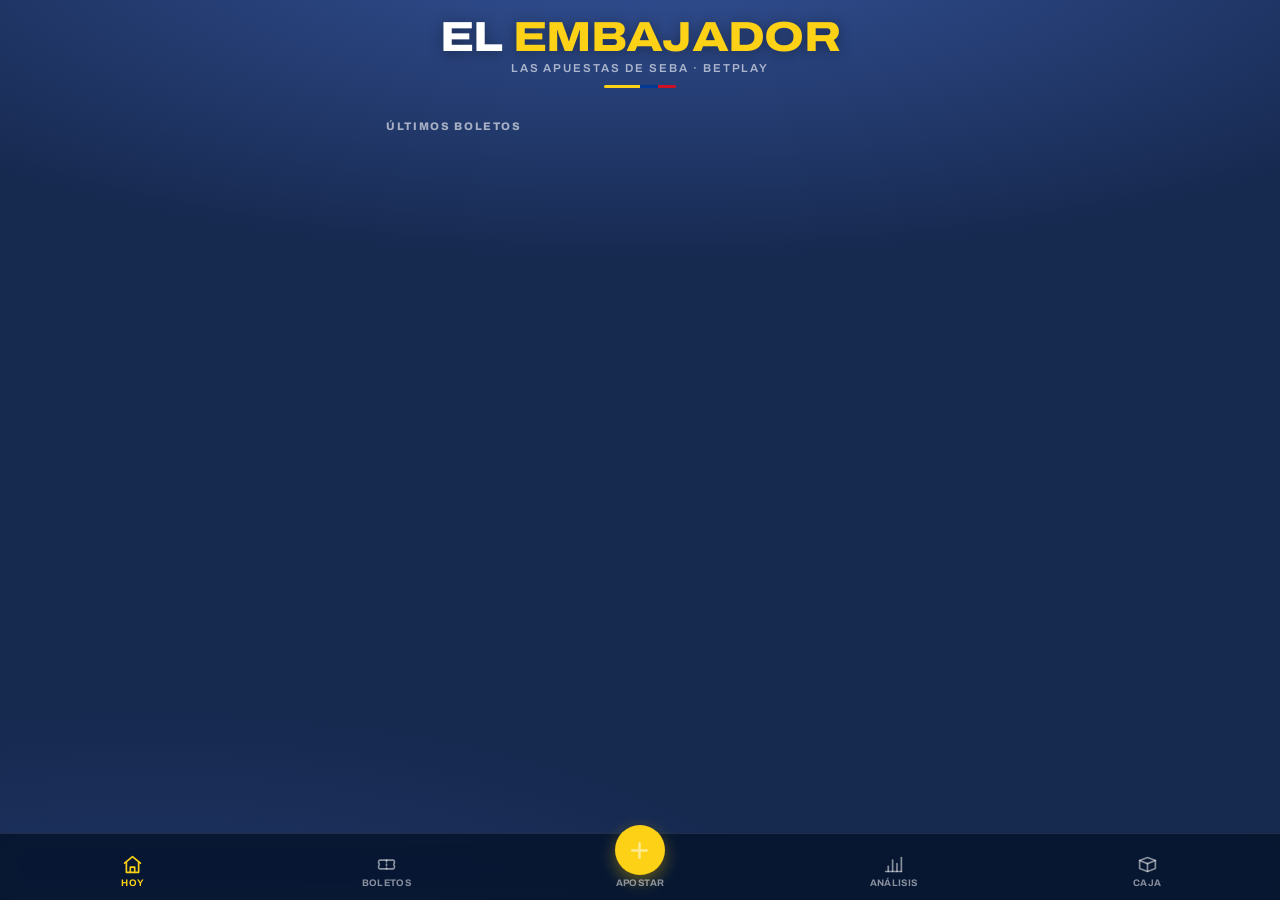
==== index.html @ 13a67b4c "Base de El Embajador: identidad Millonarios, sistema de diseño, gráficos SVG y escudos - Paleta deri" ====
<!DOCTYPE html>
<html lang="es-CO">
<head>
<meta charset="UTF-8">
<meta name="viewport" content="width=device-width, initial-scale=1.0, viewport-fit=cover">
<title>El Embajador · Apuestas de Seba</title>
<meta name="description" content="Registro de apuestas deportivas en BetPlay: boletos, caja real en pesos y euros, y las métricas que la plataforma no muestra.">
<meta name="theme-color" content="#16294F">
<meta name="apple-mobile-web-app-capable" content="yes">
<meta name="apple-mobile-web-app-status-bar-style" content="black-translucent">
<meta name="apple-mobile-web-app-title" content="El Embajador">
<link rel="manifest" href="manifest.json">
<link rel="apple-touch-icon" href="assets/icono.png">
<link rel="icon" href="assets/icono.svg" type="image/svg+xml">
<link rel="preconnect" href="https://fonts.googleapis.com">
<link rel="preconnect" href="https://fonts.gstatic.com" crossorigin>
<link rel="stylesheet" href="https://fonts.googleapis.com/css2?family=Archivo:wdth,wght@62.5..125,400..800&family=DM+Mono:wght@400;500&display=swap">
<link rel="stylesheet" href="assets/estilo.css">
</head>
<body>

<header>
  <h1 class="marca">El <em>Embajador</em></h1>
  <p class="lema">Las apuestas de Seba · BetPlay</p>
  <div class="tricolor" aria-hidden="true"></div>
</header>

<main class="cont">

  <!-- ============================ HOY ============================ -->
  <section id="sec-hoy" class="act" aria-labelledby="t-hoy">
    <h2 id="t-hoy" class="sr">Resumen</h2>
    <div id="marcador"></div>
    <div id="fichasHoy" class="fichas"></div>
    <div id="avisosHoy"></div>
    <h3 class="seccion-titulo">Últimos boletos</h3>
    <div id="ultimosBoletos"></div>
  </section>

  <!-- ============================ BOLETOS ============================ -->
  <section id="sec-boletos" aria-labelledby="t-boletos">
    <h2 id="t-boletos" class="sr">Boletos</h2>
    <div class="filtros">
      <select id="fMes"    aria-label="Filtrar por mes"></select>
      <select id="fEstado" aria-label="Filtrar por resultado"></select>
      <select id="fLiga"   aria-label="Filtrar por liga"></select>
      <select id="fTipo"   aria-label="Filtrar por tipo de boleto"></select>
    </div>
    <div id="resumenFiltro"></div>
    <div id="listaBoletos"></div>
  </section>

  <!-- ============================ ANÁLISIS ============================ -->
  <section id="sec-analisis" aria-labelledby="t-analisis">
    <h2 id="t-analisis" class="sr">Análisis</h2>
    <div class="filtros">
      <select id="aPeriodo" aria-label="Período de análisis"></select>
    </div>
    <div id="analisis"></div>
  </section>

  <!-- ============================ CAJA ============================ -->
  <section id="sec-caja" aria-labelledby="t-caja">
    <h2 id="t-caja" class="sr">Caja</h2>
    <div id="caja"></div>
  </section>

</main>

<!-- ============================ navegación ============================ -->
<nav aria-label="Secciones">
  <button type="button" class="act" data-sec="hoy" aria-current="page">
    <svg viewBox="0 0 24 24" aria-hidden="true"><path d="M3 10.5 12 3l9 7.5"/><path d="M5 9.5V21h14V9.5"/><path d="M9.5 21v-6h5v6"/></svg>
    <span>Hoy</span>
  </button>
  <button type="button" data-sec="boletos">
    <svg viewBox="0 0 24 24" aria-hidden="true"><path d="M3 8.5A1.5 1.5 0 0 1 4.5 7h15A1.5 1.5 0 0 1 21 8.5v2a2 2 0 0 0 0 3v2A1.5 1.5 0 0 1 19.5 17h-15A1.5 1.5 0 0 1 3 15.5v-2a2 2 0 0 0 0-3Z"/><path d="M12 7v10" stroke-dasharray="2 2.5"/></svg>
    <span>Boletos</span>
  </button>
  <button type="button" class="fab" id="btnNuevo" aria-label="Registrar una apuesta nueva">
    <span class="disco"><svg viewBox="0 0 24 24" aria-hidden="true"><path d="M12 5v14M5 12h14"/></svg></span>
    <span>Apostar</span>
  </button>
  <button type="button" data-sec="analisis">
    <svg viewBox="0 0 24 24" aria-hidden="true"><path d="M3 20h18"/><path d="M6 20v-6"/><path d="M11 20V7"/><path d="M16 20v-9"/><path d="M21 20V4"/></svg>
    <span>Análisis</span>
  </button>
  <button type="button" data-sec="caja">
    <svg viewBox="0 0 24 24" aria-hidden="true"><path d="M3 7.5 12 4l9 3.5v9L12 20l-9-3.5Z"/><path d="M3 7.5 12 11l9-3.5"/><path d="M12 11v9"/></svg>
    <span>Caja</span>
  </button>
</nav>

<!-- ============================ hoja: boleto ============================ -->
<div class="telon" id="telonBoleto" role="dialog" aria-modal="true" aria-labelledby="tituloHoja">
  <div class="hoja" id="hojaBoleto">
    <div class="tirador" aria-hidden="true"></div>
    <div class="hoja-barra">
      <h2 id="tituloHoja">Nuevo boleto</h2>
      <button type="button" class="cerrar" id="cerrarBoleto" aria-label="Cerrar">×</button>
    </div>
    <form id="formBoleto" novalidate></form>
  </div>
</div>

<!-- ============================ hoja: movimiento ============================ -->
<div class="telon" id="telonMov" role="dialog" aria-modal="true" aria-labelledby="tituloMov">
  <div class="hoja">
    <div class="tirador" aria-hidden="true"></div>
    <div class="hoja-barra">
      <h2 id="tituloMov">Movimiento de caja</h2>
      <button type="button" class="cerrar" id="cerrarMov" aria-label="Cerrar">×</button>
    </div>
    <form id="formMov" novalidate></form>
  </div>
</div>

<script src="assets/datos.js"></script>
<script src="assets/escudos.js"></script>
<script src="assets/calculos.js"></script>
<script src="assets/graficos.js"></script>
<script src="assets/app.js"></script>
</body>
</html>
---- assets/estilo.css ----
/* =========================================================================
   EL EMBAJADOR — registro de apuestas
   Identidad: Millonarios FC (azul chambray #2F4B8D + prusia #00264F + blanco)
   con la bandera de Colombia como capa semántica (oro #FCD116, rojo #CE1126).
   Material: la tribuna es azul, los boletos son papel. Siempre.
   ========================================================================= */

:root {
  /* --- Millonarios --- */
  --azul:         #2F4B8D;
  --azul-hondo:   #1B3163;
  --azul-prusia:  #00264F;
  --azul-claro:   #6E86C9;

  /* --- bandera de Colombia: la capa semántica --- */
  --oro:          #FCD116;
  --rojo:         #CE1126;

  /* --- tribuna (fondo) y papel (tarjetas) --- */
  --tribuna-a:    #35539A;
  --tribuna-b:    #16294F;
  --papel:        #F7F5EF;
  --papel-alto:   #FFFFFF;
  --papel-hueco:  #ECE8DD;

  /* --- tinta --- */
  --tinta:        #101A2E;
  --tinta-media:  #4A566E;
  --tinta-suave:  #7A859B;
  --borde:        #DED8C9;
  --borde-fuerte: #C7BFAC;

  /* --- estados de un boleto --- */
  --ok:           #0E7A5F;
  --ok-suave:     #E2F0EA;
  --mal:          #CE1126;
  --mal-suave:    #FBE4E6;
  --nulo:         #79839A;
  --nulo-suave:   #ECEDF1;
  --cash:         #9A6B0A;
  --cash-suave:   #FBF0D6;
  --espera:       #2F4B8D;
  --espera-suave: #E6EBF7;

  /* --- paleta categórica validada (6 checks OK, superficie #F7F5EF) --- */
  --cat-1: #4060AD;  --cat-2: #C75012;  --cat-3: #0B7F9E;
  --cat-4: #9A6B0A;  --cat-5: #8B44E8;  --cat-6: #C4227A;

  /* --- divergente P/L: rojo ← gris → verde --- */
  --div-neg: #CE1126;  --div-mid: #B4AEA1;  --div-pos: #0E7A5F;

  /* --- secuencial (magnitud): un solo tono, claro → oscuro --- */
  --seq-1: #EAEEF8; --seq-2: #C7D2ED; --seq-3: #9DB0DE;
  --seq-4: #6E86C9; --seq-5: #4060AD; --seq-6: #2A3F7D;

  /* --- rejilla y ejes: recesivos --- */
  --rejilla: #E4DFD2;
  --eje:     #C7BFAC;

  --sombra:    0 6px 20px rgba(2, 14, 38, .22);
  --sombra-xl: 0 14px 38px rgba(2, 14, 38, .30);
  --radio: 14px;
  --ancho: 540px;
}

@media (prefers-color-scheme: dark) {
  :root {
    --tribuna-a:    #0B2044;
    --tribuna-b:    #030D1E;
    --papel:        #0A2547;
    --papel-alto:   #0E2E55;
    --papel-hueco:  #071D3A;

    --tinta:        #EAF0FB;
    --tinta-media:  #A3B2CC;
    --tinta-suave:  #75849F;
    --borde:        #1C3A66;
    --borde-fuerte: #2A4E82;

    --ok:           #3FBF95;  --ok-suave:     #0C3A31;
    --mal:          #F2647A;  --mal-suave:    #401520;
    --nulo:         #8996B0;  --nulo-suave:   #17253D;
    --cash:         #E0B54A;  --cash-suave:   #3A2E0E;
    --espera:       #8AA2E0;  --espera-suave: #12294D;

    --cat-1: #5E7BCF;  --cat-2: #D96A2E;  --cat-3: #1E95B8;
    --cat-4: #B8862A;  --cat-5: #9A6BDE;  --cat-6: #D94E8C;

    --div-neg: #F2647A;  --div-mid: #55617A;  --div-pos: #3FBF95;

    --seq-1: #14284C; --seq-2: #23407A; --seq-3: #3A5CA8;
    --seq-4: #5E7BCF; --seq-5: #8AA2E0; --seq-6: #B9C7F0;

    --rejilla: #17325C;
    --eje:     #24467A;

    --sombra:    0 6px 20px rgba(0, 0, 0, .45);
    --sombra-xl: 0 14px 38px rgba(0, 0, 0, .55);
  }
}

/* ============================ base ============================ */
* { box-sizing: border-box; margin: 0; padding: 0; }
html { -webkit-text-size-adjust: 100%; scroll-behavior: smooth; }
@media (prefers-reduced-motion: reduce) {
  html { scroll-behavior: auto; }
  *, *::before, *::after {
    animation-duration: .01ms !important; animation-iteration-count: 1 !important;
    transition-duration: .01ms !important;
  }
}

body {
  font-family: Archivo, -apple-system, "Segoe UI", Roboto, sans-serif;
  font-variation-settings: "wdth" 100;
  background: var(--tribuna-b);
  color: var(--papel);
  min-height: 100vh;
  padding-bottom: calc(96px + env(safe-area-inset-bottom));
  -webkit-font-smoothing: antialiased;
}

/* la tribuna: azul embajador con la luz del Campín cayendo desde arriba */
body::before {
  content: ""; position: fixed; inset: 0; z-index: -1; pointer-events: none;
  background:
    radial-gradient(ellipse 120% 60% at 50% -8%, var(--tribuna-a) 0%, transparent 62%),
    radial-gradient(ellipse 90% 50% at 12% 108%, rgba(47, 75, 141, .38) 0%, transparent 60%),
    linear-gradient(178deg, var(--tribuna-b) 0%, var(--tribuna-b) 100%);
}

.cont { max-width: var(--ancho); margin: 0 auto; padding: 0 14px; }

/* números siempre tabulares: las columnas de plata tienen que cuadrar */
.num, .mono { font-family: "DM Mono", ui-monospace, SFMono-Regular, Menlo, monospace;
              font-variant-numeric: tabular-nums; }
.tab { font-variant-numeric: tabular-nums; }

:focus-visible { outline: 3px solid var(--oro); outline-offset: 2px; border-radius: 4px; }

/* ============================ cabecera ============================ */
header { padding: calc(18px + env(safe-area-inset-top)) 14px 12px; text-align: center; }
.marca {
  font-size: clamp(30px, 9vw, 42px); font-weight: 800; line-height: .92;
  font-variation-settings: "wdth" 118, "wght" 800;
  letter-spacing: -.015em; text-transform: uppercase; color: #fff;
  text-shadow: 0 2px 14px rgba(0, 0, 0, .35);
}
.marca em { font-style: normal; color: var(--oro); }
.lema {
  margin-top: 5px; font-size: 11.5px; letter-spacing: .17em; text-transform: uppercase;
  color: rgba(255, 255, 255, .62); font-weight: 600;
}
/* franja tricolor: el hilo de Colombia bajo el nombre */
.tricolor {
  height: 3px; width: 72px; margin: 11px auto 0; border-radius: 2px;
  background: linear-gradient(90deg,
    var(--oro) 0 50%, #003893 50% 75%, var(--rojo) 75% 100%);
}

/* ============================ el boleto ============================ */
/* La pieza firma de la app: papel sobre la tribuna, con perforación real,
   muescas laterales y el resultado estampado como sello de goma. */
.boleto {
  position: relative; background: var(--papel); color: var(--tinta);
  border-radius: var(--radio); box-shadow: var(--sombra);
  margin-bottom: 12px; overflow: hidden;
}
.boleto-cuerpo { padding: 13px 14px; }
.boleto-pie    { padding: 11px 14px 13px; }

/* la perforación: línea punteada + dos muescas que muerden el papel */
.perfo { position: relative; height: 0; border-top: 2px dashed var(--borde-fuerte); margin: 0 13px; }
.perfo::before, .perfo::after {
  content: ""; position: absolute; top: -10px; width: 18px; height: 18px;
  border-radius: 50%; background: var(--tribuna-b);
}
.perfo::before { left: -22px; }
.perfo::after  { right: -22px; }

/* el sello de goma */
.sello {
  position: absolute; top: 11px; right: 11px; transform: rotate(-9deg);
  border: 2.5px solid currentColor; border-radius: 4px; padding: 3px 7px 2px;
  font-size: 11px; font-weight: 800; letter-spacing: .13em; text-transform: uppercase;
  font-variation-settings: "wdth" 88, "wght" 800; opacity: .88; pointer-events: none;
}
.sello.ganada  { color: var(--ok); }
.sello.perdida { color: var(--mal); }
.sello.anulada { color: var(--nulo); }
.sello.cashout { color: var(--cash); }
.sello.media_ganada  { color: var(--ok); }
.sello.media_perdida { color: var(--mal); }
.sello.pendiente {
  color: var(--espera); border-style: dashed; transform: rotate(0deg); opacity: .7;
}

/* el enfrentamiento: escudo — nombre — vs — nombre — escudo */
.duelo { display: grid; grid-template-columns: 1fr auto 1fr; align-items: center; gap: 8px; }
.lado { display: flex; align-items: center; gap: 8px; min-width: 0; }
.lado.visita { flex-direction: row-reverse; text-align: right; }
.equipo-nom {
  font-size: 14.5px; font-weight: 700; line-height: 1.15; min-width: 0;
  overflow: hidden; text-overflow: ellipsis; white-space: nowrap;
}
.equipo-nom.elegido { color: var(--azul); }
@media (prefers-color-scheme: dark) { .equipo-nom.elegido { color: var(--azul-claro); } }
.vs {
  font-size: 10px; font-weight: 800; letter-spacing: .1em; color: var(--tinta-suave);
  font-variation-settings: "wdth" 85;
}

/* escudos */
.escudo { width: 30px; height: 30px; flex: 0 0 30px; border-radius: 5px; object-fit: contain; }
.escudo-svg { display: block; }
.escudo.g { width: 40px; height: 40px; flex-basis: 40px; }

/* la línea de datos del boleto */
.datos-boleto {
  display: grid; grid-template-columns: repeat(3, 1fr); gap: 2px 10px; margin-top: 11px;
}
.dato .k {
  font-size: 9.5px; text-transform: uppercase; letter-spacing: .1em;
  color: var(--tinta-suave); font-weight: 700;
}
.dato .v { font-size: 15px; font-weight: 700; margin-top: 1px; }
.dato .v.chico { font-size: 13px; }

.mercado-tag {
  display: inline-block; padding: 3px 8px; border-radius: 100px; font-size: 11px;
  font-weight: 700; background: var(--papel-hueco); color: var(--tinta-media);
  border: 1px solid var(--borde);
}
.pill {
  display: inline-flex; align-items: center; gap: 4px; padding: 2px 7px; border-radius: 100px;
  font-size: 10px; font-weight: 800; letter-spacing: .05em; text-transform: uppercase;
}
.pill.vivo   { background: var(--mal-suave);  color: var(--mal); }
.pill.free   { background: var(--cash-suave); color: var(--cash); }
.pill.combi  { background: var(--espera-suave); color: var(--espera); }

/* resultado en plata, al pie del boleto */
.resultado-plata { display: flex; align-items: baseline; justify-content: space-between; gap: 8px; }
.plata { font-size: 19px; font-weight: 800; font-variant-numeric: tabular-nums; }
.plata.pos { color: var(--ok); }
.plata.neg { color: var(--mal); }
.plata.cero { color: var(--tinta-suave); }
.plata-eur { font-size: 12px; color: var(--tinta-suave); font-weight: 500; }

/* ============================ tarjetas genéricas ============================ */
.tarjeta {
  background: var(--papel); color: var(--tinta); border-radius: var(--radio);
  box-shadow: var(--sombra); padding: 14px; margin-bottom: 12px;
}
.tarjeta-titulo {
  font-size: 10.5px; text-transform: uppercase; letter-spacing: .13em;
  color: var(--tinta-suave); font-weight: 800; margin-bottom: 9px;
}
.seccion-titulo {
  font-size: 11px; text-transform: uppercase; letter-spacing: .15em; font-weight: 800;
  color: rgba(255, 255, 255, .6); margin: 20px 2px 9px;
}

/* ============================ el marcador (hero) ============================ */
.marcador { text-align: center; }
.marcador .rotulo {
  font-size: 10.5px; text-transform: uppercase; letter-spacing: .15em;
  color: var(--tinta-suave); font-weight: 800;
}
.marcador .cifra {
  font-size: clamp(38px, 13vw, 56px); font-weight: 800; line-height: 1;
  font-variation-settings: "wdth" 112, "wght" 800; letter-spacing: -.02em;
  font-variant-numeric: tabular-nums; margin: 5px 0 2px;
}
.marcador .cifra.pos { color: var(--ok); }
.marcador .cifra.neg { color: var(--mal); }
.marcador .cifra.cero { color: var(--tinta-media); }
.marcador .euros { font-size: 15px; color: var(--tinta-media); font-weight: 600; }

.caja-tres { display: grid; grid-template-columns: repeat(3, 1fr); gap: 1px; background: var(--borde);
             border-radius: 10px; overflow: hidden; margin-top: 12px; }
.caja-tres > div { background: var(--papel); padding: 9px 6px; text-align: center; }
.caja-tres .k {
  font-size: 9px; text-transform: uppercase; letter-spacing: .08em;
  color: var(--tinta-suave); font-weight: 700;
}
.caja-tres .v { font-size: 14px; font-weight: 800; margin-top: 2px; font-variant-numeric: tabular-nums; }

/* ============================ fichas de métrica ============================ */
.fichas { display: grid; grid-template-columns: repeat(auto-fit, minmax(104px, 1fr)); gap: 9px; margin-bottom: 12px; }
.ficha {
  background: var(--papel); color: var(--tinta); border-radius: 11px; padding: 11px 10px;
  box-shadow: var(--sombra);
}
.ficha .k {
  font-size: 9.5px; text-transform: uppercase; letter-spacing: .09em;
  color: var(--tinta-suave); font-weight: 800; line-height: 1.25;
}
.ficha .v {
  font-size: 21px; font-weight: 800; margin-top: 3px; line-height: 1.05;
  font-variant-numeric: tabular-nums;
}
.ficha .v.pos { color: var(--ok); }
.ficha .v.neg { color: var(--mal); }
.ficha .sub { font-size: 10.5px; color: var(--tinta-suave); margin-top: 2px; font-weight: 600; }

/* ============================ formularios ============================ */
label.campo { display: block; margin-bottom: 11px; }
label.campo > span {
  display: block; font-size: 10.5px; text-transform: uppercase; letter-spacing: .1em;
  font-weight: 800; color: var(--tinta-suave); margin-bottom: 4px;
}
input, select, textarea, button { font-family: inherit; font-size: 16px; color: var(--tinta); }
input[type="text"], input[type="number"], input[type="date"], input[type="time"],
input[type="url"], input[type="password"], select, textarea {
  width: 100%; padding: 10px 11px; border: 1.5px solid var(--borde-fuerte); border-radius: 9px;
  background: var(--papel-alto); -webkit-appearance: none; appearance: none;
}
select {
  background-image: url("data:image/svg+xml,%3Csvg xmlns='http://www.w3.org/2000/svg' viewBox='0 0 12 8'%3E%3Cpath d='M1 1l5 5 5-5' stroke='%237A859B' stroke-width='2' fill='none' stroke-linecap='round'/%3E%3C/svg%3E");
  background-repeat: no-repeat; background-position: right 11px center; background-size: 11px;
  padding-right: 32px;
}
textarea { min-height: 62px; resize: vertical; }
.fila-2 { display: grid; grid-template-columns: 1fr 1fr; gap: 10px; }
.fila-3 { display: grid; grid-template-columns: 1fr 1fr 1fr; gap: 8px; }

/* selector de opciones en segmentos */
.segmentos { display: flex; gap: 5px; flex-wrap: wrap; }
.segmentos button {
  flex: 1 1 auto; min-width: 62px; padding: 9px 8px; border-radius: 9px; cursor: pointer;
  border: 1.5px solid var(--borde-fuerte); background: var(--papel-alto);
  font-size: 13px; font-weight: 700; color: var(--tinta-media);
}
.segmentos button[aria-pressed="true"] {
  background: var(--azul); border-color: var(--azul); color: #fff;
}
.segmentos.chico button { font-size: 11.5px; padding: 7px 6px; min-width: 0; }

.btn {
  display: inline-flex; align-items: center; justify-content: center; gap: 7px;
  padding: 13px 16px; border-radius: 11px; border: none; cursor: pointer;
  font-size: 15px; font-weight: 800; letter-spacing: .01em;
  background: var(--azul); color: #fff; width: 100%;
}
.btn.oro { background: var(--oro); color: #23303f; }
.btn.suave { background: var(--papel-hueco); color: var(--tinta-media); border: 1.5px solid var(--borde); }
.btn.peligro { background: var(--mal-suave); color: var(--mal); border: 1.5px solid var(--mal); }
.btn.chico { padding: 8px 12px; font-size: 13px; width: auto; }
.btn:active { transform: translateY(1px); }

/* ============================ navegación ============================ */
nav {
  position: fixed; left: 0; right: 0; bottom: 0; z-index: 60;
  display: grid; grid-template-columns: repeat(5, 1fr); align-items: end;
  padding: 7px 6px calc(7px + env(safe-area-inset-bottom));
  background: rgba(8, 22, 46, .93);
  backdrop-filter: saturate(180%) blur(16px);
  -webkit-backdrop-filter: saturate(180%) blur(16px);
  border-top: 1px solid rgba(255, 255, 255, .10);
}
nav button {
  background: none; border: none; cursor: pointer; padding: 5px 2px;
  display: flex; flex-direction: column; align-items: center; gap: 3px;
  color: rgba(255, 255, 255, .52); font-size: 9.5px; font-weight: 700;
  letter-spacing: .04em; text-transform: uppercase;
}
nav button svg { width: 21px; height: 21px; fill: none; stroke: currentColor; stroke-width: 1.9;
                 stroke-linecap: round; stroke-linejoin: round; }
nav button.act { color: var(--oro); }
/* el botón de apostar: el gesto principal, elevado sobre la barra */
nav button.fab { color: #23303f; }
nav button.fab .disco {
  width: 50px; height: 50px; border-radius: 50%; background: var(--oro);
  display: grid; place-items: center; margin-top: -21px;
  box-shadow: 0 6px 16px rgba(252, 209, 22, .38), 0 2px 6px rgba(0, 0, 0, .3);
}
nav button.fab .disco svg { width: 25px; height: 25px; stroke-width: 2.4; }
nav button.fab span { color: rgba(255, 255, 255, .52); }

/* ============================ secciones ============================ */
section { display: none; }
section.act { display: block; animation: entra .22s ease-out; }
@keyframes entra { from { opacity: 0; transform: translateY(6px); } to { opacity: 1; transform: none; } }

.vacio {
  text-align: center; padding: 30px 18px; color: var(--tinta-suave); font-size: 14px;
  line-height: 1.5;
}
.vacio strong { display: block; color: var(--tinta-media); font-size: 15px; margin-bottom: 4px; }

/* ============================ gráficos ============================ */
.grafico { width: 100%; display: block; overflow: visible; }
.grafico text { font-family: "DM Mono", ui-monospace, monospace; font-size: 9px; fill: var(--tinta-suave); }
.grafico .etq-eje { font-size: 9px; fill: var(--tinta-suave); }
.grafico .rejilla { stroke: var(--rejilla); stroke-width: 1; }
.grafico .eje { stroke: var(--eje); stroke-width: 1; }
.grafico .etq-dato { font-size: 10px; font-weight: 600; fill: var(--tinta-media); }
.scroll-x { overflow-x: auto; -webkit-overflow-scrolling: touch; }

.leyenda { display: flex; flex-wrap: wrap; gap: 5px 12px; margin-top: 9px; }
.leyenda span { display: inline-flex; align-items: center; gap: 5px; font-size: 11px;
                color: var(--tinta-media); font-weight: 600; }
.leyenda i { width: 10px; height: 10px; border-radius: 3px; flex: 0 0 10px; }

/* barras horizontales con etiqueta: el formato más legible en celular */
.barras { display: flex; flex-direction: column; gap: 8px; }
.barra-fila { display: grid; grid-template-columns: 82px 1fr auto; gap: 8px; align-items: center; }
.barra-fila .et { font-size: 11.5px; font-weight: 700; color: var(--tinta-media);
                  overflow: hidden; text-overflow: ellipsis; white-space: nowrap; }
.barra-riel { height: 16px; background: var(--papel-hueco); border-radius: 4px; position: relative;
              overflow: hidden; }
.barra-riel .rel { position: absolute; top: 0; bottom: 0; border-radius: 4px; }
.barra-fila .vl { font-size: 11.5px; font-weight: 800; font-variant-numeric: tabular-nums;
                  min-width: 52px; text-align: right; }

/* tabla de datos: la alternativa accesible a cada gráfico */
.tabla-datos { width: 100%; border-collapse: collapse; font-size: 12px; }
.tabla-datos th, .tabla-datos td { padding: 6px 7px; text-align: right; border-bottom: 1px solid var(--borde); }
.tabla-datos th:first-child, .tabla-datos td:first-child { text-align: left; }
.tabla-datos th { font-size: 9.5px; text-transform: uppercase; letter-spacing: .07em;
                  color: var(--tinta-suave); font-weight: 800; }
.tabla-datos td { font-variant-numeric: tabular-nums; }
details.ver-tabla { margin-top: 10px; }
details.ver-tabla summary {
  cursor: pointer; font-size: 10.5px; font-weight: 800; letter-spacing: .09em;
  text-transform: uppercase; color: var(--tinta-suave); list-style: none;
}
details.ver-tabla summary::-webkit-details-marker { display: none; }
details.ver-tabla summary::before { content: "▸ "; }
details.ver-tabla[open] summary::before { content: "▾ "; }

/* ============================ avisos e insights ============================ */
.aviso {
  display: flex; gap: 10px; padding: 11px 12px; border-radius: 11px; margin-bottom: 9px;
  font-size: 13px; line-height: 1.42; border-left: 4px solid;
}
.aviso .ico { flex: 0 0 auto; font-size: 16px; line-height: 1.2; }
.aviso strong { display: block; margin-bottom: 2px; font-size: 13.5px; }
.aviso.bien  { background: var(--ok-suave);   border-color: var(--ok);   color: var(--tinta); }
.aviso.ojo   { background: var(--cash-suave); border-color: var(--cash); color: var(--tinta); }
.aviso.grave { background: var(--mal-suave);  border-color: var(--mal);  color: var(--tinta); }
.aviso.dato  { background: var(--espera-suave); border-color: var(--espera); color: var(--tinta); }

/* ============================ hoja modal ============================ */
.telon {
  position: fixed; inset: 0; z-index: 90; background: rgba(3, 12, 28, .68);
  backdrop-filter: blur(3px); -webkit-backdrop-filter: blur(3px);
  display: none; align-items: flex-end; justify-content: center;
}
.telon.abierto { display: flex; }
.hoja {
  background: var(--papel); color: var(--tinta); width: 100%; max-width: var(--ancho);
  border-radius: 18px 18px 0 0; max-height: 92vh; overflow-y: auto;
  padding: 16px 14px calc(20px + env(safe-area-inset-bottom));
  box-shadow: var(--sombra-xl); animation: sube .26s cubic-bezier(.22, 1, .36, 1);
}
@keyframes sube { from { transform: translateY(100%); } to { transform: none; } }
.hoja-barra { display: flex; align-items: center; justify-content: space-between; margin-bottom: 13px; }
.hoja-barra h2 { font-size: 19px; font-weight: 800; font-variation-settings: "wdth" 108, "wght" 800; }
.cerrar {
  background: var(--papel-hueco); border: none; width: 32px; height: 32px; border-radius: 50%;
  font-size: 19px; cursor: pointer; color: var(--tinta-media); line-height: 1;
}
.tirador { width: 36px; height: 4px; border-radius: 3px; background: var(--borde-fuerte);
           margin: 0 auto 12px; }

/* ============================ conversor ============================ */
.conversor { display: grid; grid-template-columns: 1fr auto 1fr; gap: 9px; align-items: end; }
.conversor .flecha { padding-bottom: 11px; color: var(--tinta-suave); font-size: 17px; }
.tasa-nota { font-size: 11px; color: var(--tinta-suave); margin-top: 8px; line-height: 1.4; }
.tasa-nota b { color: var(--tinta-media); }

/* ============================ misc ============================ */
.filtros { display: flex; gap: 7px; overflow-x: auto; padding: 2px 0 9px; -webkit-overflow-scrolling: touch; }
.filtros select { width: auto; min-width: 116px; flex: 0 0 auto; font-size: 13px; padding: 7px 28px 7px 10px; }
.estado-sync { font-size: 11.5px; color: var(--tinta-suave); margin-top: 8px; line-height: 1.4; }
.sr { position: absolute; width: 1px; height: 1px; padding: 0; margin: -1px; overflow: hidden;
      clip: rect(0, 0, 0, 0); white-space: nowrap; border: 0; }
.tocable { cursor: pointer; }
.ayuda { font-size: 11.5px; color: var(--tinta-suave); line-height: 1.45; margin-top: 5px; }
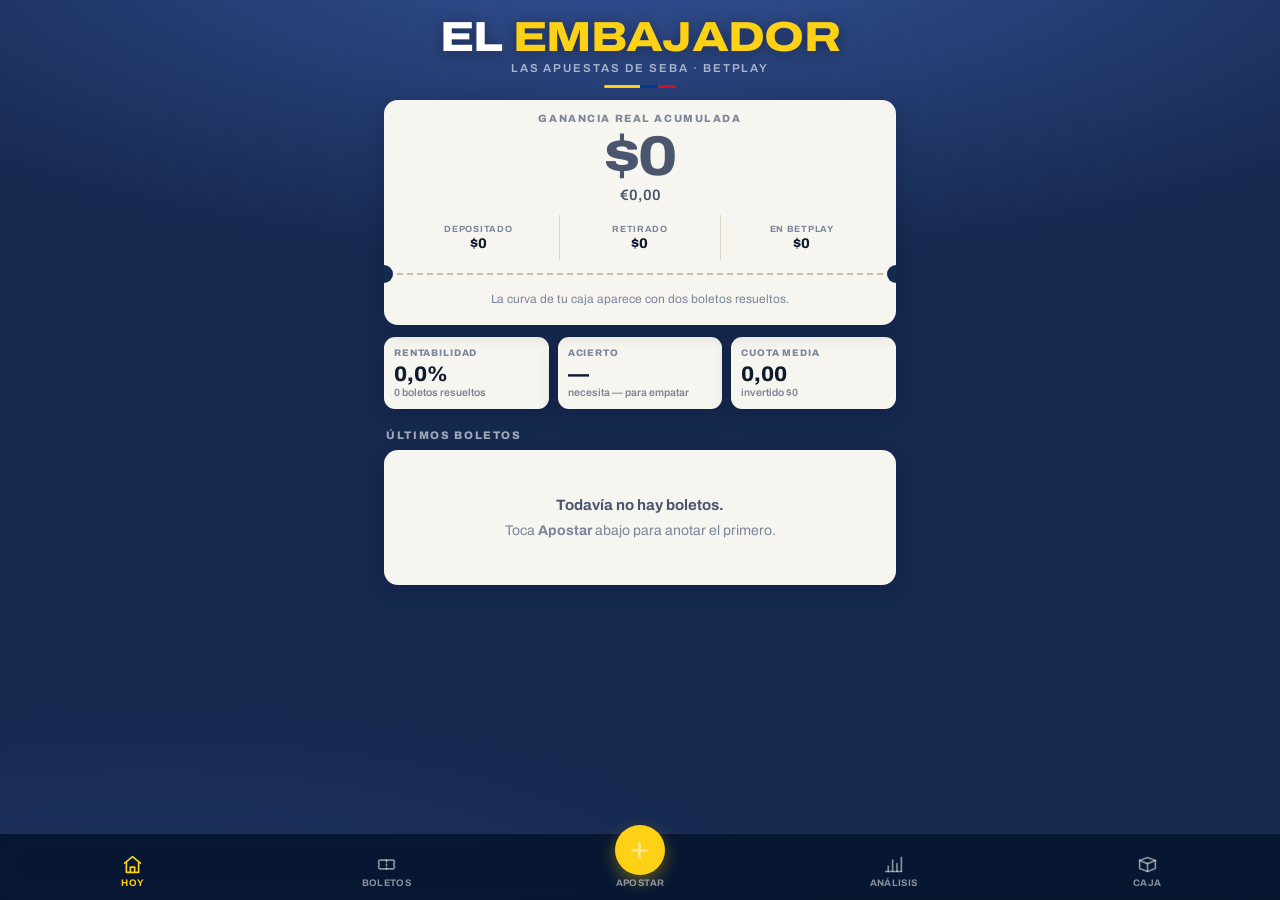
==== commit 91fa1cac: "Motor de análisis, formularios y pantallas El análisis se rige por dos reglas: ninguna rentabilidad " ====
--- a/index.html
+++ b/index.html
@@ -119,6 +119,8 @@
 <script src="assets/escudos.js"></script>
 <script src="assets/calculos.js"></script>
 <script src="assets/graficos.js"></script>
+<script src="assets/analisis.js"></script>
 <script src="assets/app.js"></script>
+<script src="assets/formularios.js"></script>
 </body>
 </html>
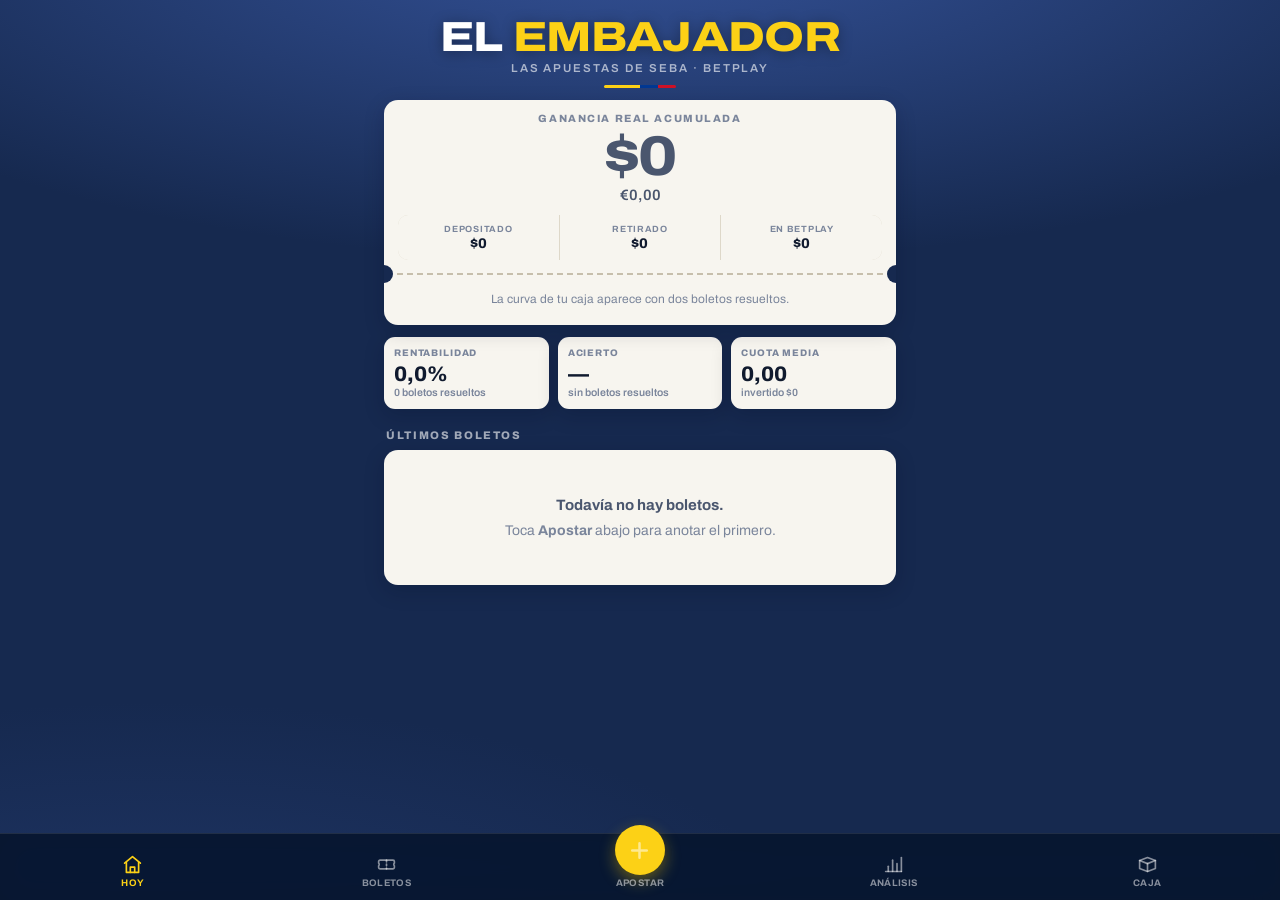
==== commit fe4b14b9: "Catálogo verificado, mercados reales de BetPlay y retención colombiana - 184 equipos de las nueve li" ====
--- a/index.html
+++ b/index.html
@@ -115,6 +115,7 @@
   </div>
 </div>
 
+<script src="assets/equipos.js"></script>
 <script src="assets/datos.js"></script>
 <script src="assets/escudos.js"></script>
 <script src="assets/calculos.js"></script>
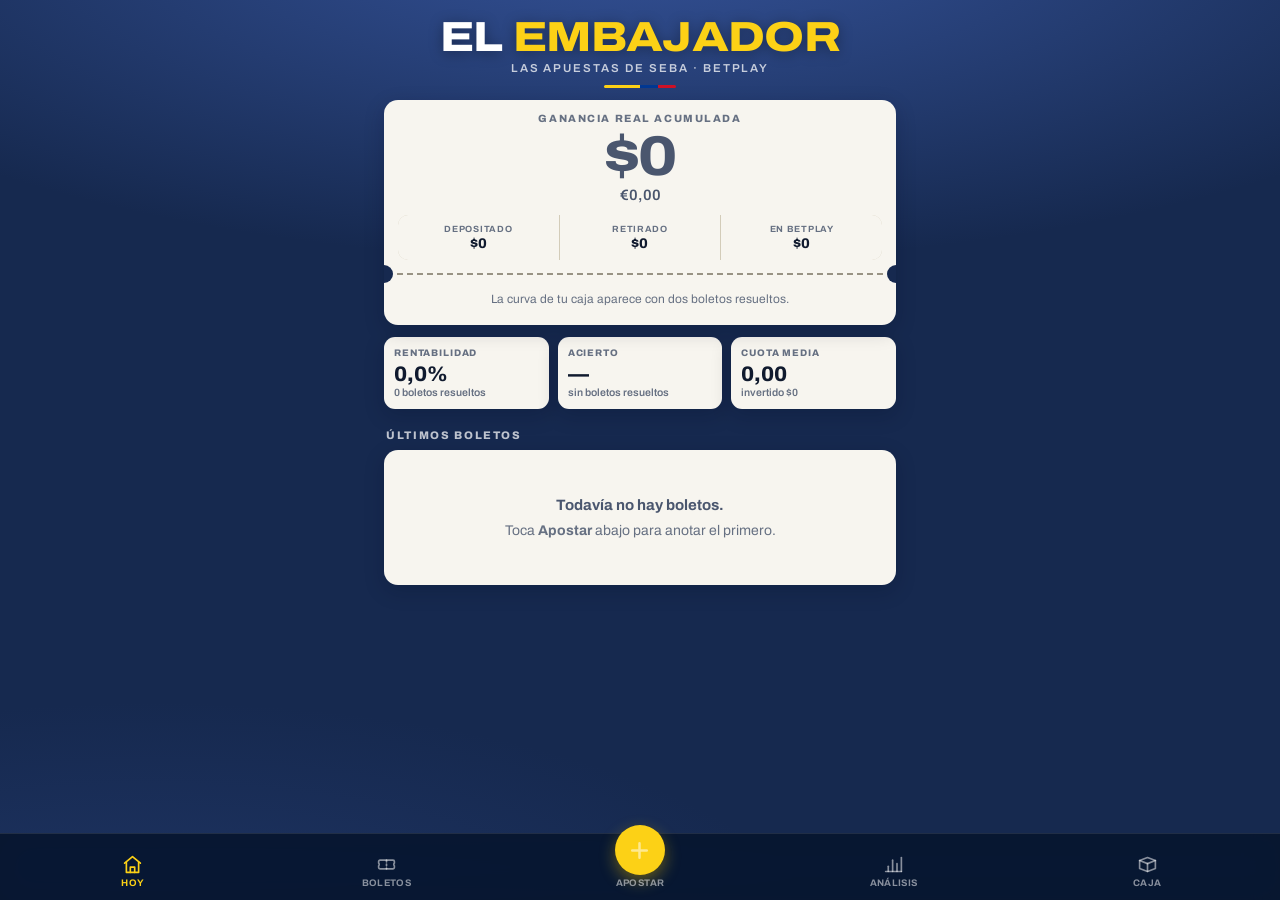
==== commit ced4fc38: "Arreglos de la revisión de código y de la auditoría de accesibilidad Correcciones (las cinco que cor" ====
--- a/index.html
+++ b/index.html
@@ -24,6 +24,9 @@
   <p class="lema">Las apuestas de Seba · BetPlay</p>
   <div class="tricolor" aria-hidden="true"></div>
 </header>
+
+<!-- lo que se anuncia al guardar, borrar o cambiar de pantalla -->
+<div class="sr" role="status" aria-live="polite" id="aviso"></div>
 
 <main class="cont">
 
--- a/assets/estilo.css
+++ b/assets/estilo.css
@@ -10,7 +10,7 @@
   --azul:         #2F4B8D;
   --azul-hondo:   #1B3163;
   --azul-prusia:  #00264F;
-  --azul-claro:   #6E86C9;
+  --azul-claro:   #728ACB;
 
   /* --- bandera de Colombia: la capa semántica --- */
   --oro:          #FCD116;
@@ -26,9 +26,9 @@
   /* --- tinta --- */
   --tinta:        #101A2E;
   --tinta-media:  #4A566E;
-  --tinta-suave:  #7A859B;
-  --borde:        #DED8C9;
-  --borde-fuerte: #C7BFAC;
+  --tinta-suave:  #667082;   /* 4,59:1 sobre el papel */
+  --borde:        #D3CCB9;
+  --borde-fuerte: #999384;   /* 3,06:1 sobre el blanco del campo */
 
   /* --- estados de un boleto --- */
   --ok:           #0E7A5F;
@@ -73,9 +73,9 @@
 
     --tinta:        #EAF0FB;
     --tinta-media:  #A3B2CC;
-    --tinta-suave:  #75849F;
-    --borde:        #1C3A66;
-    --borde-fuerte: #2A4E82;
+    --tinta-suave:  #7F8DA6;   /* 4,55:1 sobre la tarjeta oscura */
+    --borde:        #24467A;
+    --borde-fuerte: #5D78A0;   /* 3,04:1 sobre el campo */
 
     --ok:           #3FBF95;  --ok-suave:     #0C3A31;
     --mal:          #F2647A;  --mal-suave:    #401520;
@@ -100,6 +100,7 @@
 }
 
 /* ============================ base ============================ */
+:root { color-scheme: light dark; }
 * { box-sizing: border-box; margin: 0; padding: 0; }
 html { -webkit-text-size-adjust: 100%; scroll-behavior: smooth; }
 @media (prefers-reduced-motion: reduce) {
@@ -116,7 +117,7 @@
   background: var(--tribuna-b);
   color: var(--papel);
   min-height: 100vh;
-  padding-bottom: calc(96px + env(safe-area-inset-bottom));
+  padding-bottom: calc(7rem + env(safe-area-inset-bottom));
   -webkit-font-smoothing: antialiased;
 }
 
@@ -136,7 +137,10 @@
               font-variant-numeric: tabular-nums; }
 .tab { font-variant-numeric: tabular-nums; }
 
-:focus-visible { outline: 3px solid var(--oro); outline-offset: 2px; border-radius: 4px; }
+/* El oro se pierde sobre el papel claro (1,35:1); en el fondo azul, en cambio,
+   es lo que mejor se ve. Un color por tema. */
+:focus-visible { outline: 3px solid var(--azul-prusia); outline-offset: 2px; border-radius: 4px; }
+nav :focus-visible, .marca:focus-visible { outline-color: var(--oro); }
 
 /* ============================ cabecera ============================ */
 header { padding: calc(18px + env(safe-area-inset-top)) 14px 12px; text-align: center; }
@@ -149,7 +153,7 @@
 .marca em { font-style: normal; color: var(--oro); }
 .lema {
   margin-top: 5px; font-size: 11.5px; letter-spacing: .17em; text-transform: uppercase;
-  color: rgba(255, 255, 255, .62); font-weight: 600;
+  color: rgba(255, 255, 255, .74); font-weight: 600;
 }
 /* franja tricolor: el hilo de Colombia bajo el nombre */
 .tricolor {
@@ -201,7 +205,9 @@
 .lado.visita { flex-direction: row-reverse; text-align: right; }
 .equipo-nom {
   font-size: 14.5px; font-weight: 700; line-height: 1.15; min-width: 0;
-  overflow: hidden; text-overflow: ellipsis; white-space: nowrap;
+  /* que el nombre baje de línea antes que cortarse: "Paris Saint-Germain"
+     necesita 139px y la caja mide 106px */
+  white-space: normal; overflow-wrap: anywhere;
 }
 .equipo-nom.elegido { color: var(--azul); }
 @media (prefers-color-scheme: dark) { .equipo-nom.elegido { color: var(--azul-claro); } }
@@ -258,7 +264,7 @@
 }
 .seccion-titulo {
   font-size: 11px; text-transform: uppercase; letter-spacing: .15em; font-weight: 800;
-  color: rgba(255, 255, 255, .6); margin: 20px 2px 9px;
+  color: rgba(255, 255, 255, .72); margin: 20px 2px 9px;
 }
 
 /* ============================ el marcador (hero) ============================ */
@@ -287,7 +293,12 @@
 .caja-tres .v { font-size: 14px; font-weight: 800; margin-top: 2px; font-variant-numeric: tabular-nums; }
 
 /* ============================ fichas de métrica ============================ */
-.fichas { display: grid; grid-template-columns: repeat(auto-fit, minmax(104px, 1fr)); gap: 9px; margin-bottom: 12px; }
+.fichas { display: grid; grid-template-columns: repeat(auto-fit, minmax(92px, 1fr)); gap: 9px; margin-bottom: 12px; }
+/* dentro de una tarjeta hay menos ancho: se fuerzan las tres columnas para
+   que no quede un hueco suelto en la segunda fila */
+.tarjeta .fichas { grid-template-columns: repeat(3, 1fr); gap: 7px; }
+.tarjeta .ficha { padding: 9px 8px; }
+.tarjeta .ficha .v { font-size: 18px; }
 .ficha {
   background: var(--papel); color: var(--tinta); border-radius: 11px; padding: 11px 10px;
   box-shadow: var(--sombra);
@@ -322,31 +333,32 @@
   padding-right: 32px;
 }
 textarea { min-height: 62px; resize: vertical; }
+::placeholder { color: var(--tinta-suave); opacity: 1; }
 .fila-2 { display: grid; grid-template-columns: 1fr 1fr; gap: 10px; }
 .fila-3 { display: grid; grid-template-columns: 1fr 1fr 1fr; gap: 8px; }
 
 /* selector de opciones en segmentos */
 .segmentos { display: flex; gap: 5px; flex-wrap: wrap; }
 .segmentos button {
-  flex: 1 1 auto; min-width: 62px; padding: 9px 8px; border-radius: 9px; cursor: pointer;
+  flex: 1 1 auto; min-width: 62px; min-height: 44px; padding: 10px 8px; border-radius: 9px; cursor: pointer;
   border: 1.5px solid var(--borde-fuerte); background: var(--papel-alto);
   font-size: 13px; font-weight: 700; color: var(--tinta-media);
 }
 .segmentos button[aria-pressed="true"] {
   background: var(--azul); border-color: var(--azul); color: #fff;
 }
-.segmentos.chico button { font-size: 11.5px; padding: 7px 6px; min-width: 0; }
+.segmentos.chico button { font-size: 11.5px; padding: 9px 6px; min-width: 0; min-height: 40px; }
 
 .btn {
   display: inline-flex; align-items: center; justify-content: center; gap: 7px;
-  padding: 13px 16px; border-radius: 11px; border: none; cursor: pointer;
+  padding: 14px 16px; min-height: 44px; border-radius: 11px; border: none; cursor: pointer;
   font-size: 15px; font-weight: 800; letter-spacing: .01em;
   background: var(--azul); color: #fff; width: 100%;
 }
 .btn.oro { background: var(--oro); color: #23303f; }
 .btn.suave { background: var(--papel-hueco); color: var(--tinta-media); border: 1.5px solid var(--borde); }
 .btn.peligro { background: var(--mal-suave); color: var(--mal); border: 1.5px solid var(--mal); }
-.btn.chico { padding: 8px 12px; font-size: 13px; width: auto; }
+.btn.chico { padding: 12px 14px; font-size: 13px; width: auto; min-height: 44px; }
 .btn:active { transform: translateY(1px); }
 
 /* ============================ navegación ============================ */
@@ -396,23 +408,37 @@
 .grafico .rejilla { stroke: var(--rejilla); stroke-width: 1; }
 .grafico .eje { stroke: var(--eje); stroke-width: 1; }
 .grafico .etq-dato { font-size: 10px; font-weight: 600; fill: var(--tinta-media); }
-.scroll-x { overflow-x: auto; -webkit-overflow-scrolling: touch; }
+.scroll-x { overflow-x: auto; -webkit-overflow-scrolling: touch; max-width: 100%; }
+.scroll-x .tabla-datos { min-width: 100%; }
+/* el "no partir" solo vale dentro de una caja que pueda desplazarse; en una
+   tabla normal obligaría a la página entera a scrollear en horizontal */
+.scroll-x .tabla-datos th, .scroll-x .tabla-datos td { white-space: nowrap; }
+.scroll-x .tabla-datos th:first-child,
+.scroll-x .tabla-datos td:first-child { white-space: normal; }
+.tabla-datos { table-layout: auto; }
 
 .leyenda { display: flex; flex-wrap: wrap; gap: 5px 12px; margin-top: 9px; }
 .leyenda span { display: inline-flex; align-items: center; gap: 5px; font-size: 11px;
                 color: var(--tinta-media); font-weight: 600; }
 .leyenda i { width: 10px; height: 10px; border-radius: 3px; flex: 0 0 10px; }
 
-/* barras horizontales con etiqueta: el formato más legible en celular */
-.barras { display: flex; flex-direction: column; gap: 8px; }
-.barra-fila { display: grid; grid-template-columns: 82px 1fr auto; gap: 8px; align-items: center; }
-.barra-fila .et { font-size: 11.5px; font-weight: 700; color: var(--tinta-media);
-                  overflow: hidden; text-overflow: ellipsis; white-space: nowrap; }
-.barra-riel { height: 16px; background: var(--papel-hueco); border-radius: 4px; position: relative;
-              overflow: hidden; }
+/* barras horizontales: el nombre arriba y la barra debajo, a todo el ancho.
+   Con una columna fija de etiqueta, "Liga BetPlay Dimayor" se cortaba siempre. */
+.barras { display: flex; flex-direction: column; gap: 11px; }
+.barra-fila { display: grid; grid-template-columns: 1fr auto; gap: 3px 8px; align-items: baseline; }
+.barra-fila .et {
+  display: flex; align-items: center; gap: 5px; min-width: 0;
+  font-size: 12px; font-weight: 700; color: var(--tinta-media);
+}
+.barra-fila .et .nom { overflow: hidden; text-overflow: ellipsis; white-space: nowrap; }
+.barra-fila .et .escudo { flex: 0 0 auto; }
+.barra-fila .vl { font-size: 12px; font-weight: 800; font-variant-numeric: tabular-nums;
+                  white-space: nowrap; }
+.barra-riel { grid-column: 1 / -1; height: 13px; background: var(--papel-hueco);
+              border-radius: 4px; position: relative; overflow: hidden; }
 .barra-riel .rel { position: absolute; top: 0; bottom: 0; border-radius: 4px; }
-.barra-fila .vl { font-size: 11.5px; font-weight: 800; font-variant-numeric: tabular-nums;
-                  min-width: 52px; text-align: right; }
+.barra-riel .cero { position: absolute; left: 50%; top: 0; bottom: 0; width: 1px;
+                    background: var(--eje); }
 
 /* tabla de datos: la alternativa accesible a cada gráfico */
 .tabla-datos { width: 100%; border-collapse: collapse; font-size: 12px; }
@@ -425,6 +451,7 @@
 details.ver-tabla summary {
   cursor: pointer; font-size: 10.5px; font-weight: 800; letter-spacing: .09em;
   text-transform: uppercase; color: var(--tinta-suave); list-style: none;
+  padding: 12px 0;                 /* 12px de alto no se puede tocar con el pulgar */
 }
 details.ver-tabla summary::-webkit-details-marker { display: none; }
 details.ver-tabla summary::before { content: "▸ "; }
@@ -459,8 +486,8 @@
 .hoja-barra { display: flex; align-items: center; justify-content: space-between; margin-bottom: 13px; }
 .hoja-barra h2 { font-size: 19px; font-weight: 800; font-variation-settings: "wdth" 108, "wght" 800; }
 .cerrar {
-  background: var(--papel-hueco); border: none; width: 32px; height: 32px; border-radius: 50%;
-  font-size: 19px; cursor: pointer; color: var(--tinta-media); line-height: 1;
+  background: var(--papel-hueco); border: none; width: 44px; height: 44px; border-radius: 50%;
+  font-size: 21px; cursor: pointer; color: var(--tinta-media); line-height: 1;
 }
 .tirador { width: 36px; height: 4px; border-radius: 3px; background: var(--borde-fuerte);
            margin: 0 auto 12px; }
@@ -473,7 +500,8 @@
 
 /* ============================ misc ============================ */
 .filtros { display: flex; gap: 7px; overflow-x: auto; padding: 2px 0 9px; -webkit-overflow-scrolling: touch; }
-.filtros select { width: auto; min-width: 116px; flex: 0 0 auto; font-size: 13px; padding: 7px 28px 7px 10px; }
+.filtros select { width: auto; min-width: 116px; flex: 0 0 auto; font-size: 13px;
+                  padding: 11px 28px 11px 10px; min-height: 44px; }
 .estado-sync { font-size: 11.5px; color: var(--tinta-suave); margin-top: 8px; line-height: 1.4; }
 .sr { position: absolute; width: 1px; height: 1px; padding: 0; margin: -1px; overflow: hidden;
       clip: rect(0, 0, 0, 0); white-space: nowrap; border: 0; }
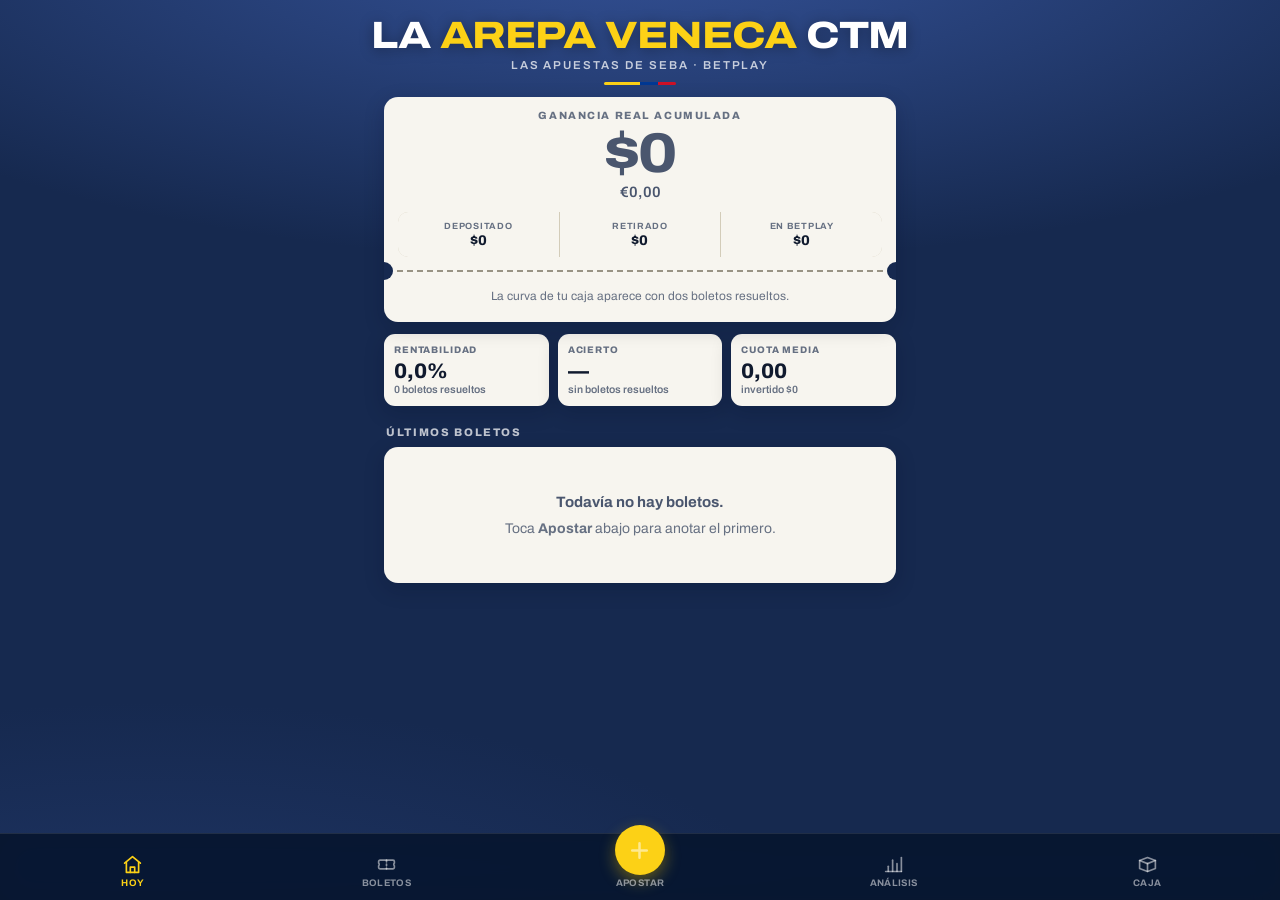
==== commit 13db3b4b: "Nombre nuevo y borrado que se queda La app pasa a llamarse «La arepa veneca ctm». La dirección del s" ====
--- a/index.html
+++ b/index.html
@@ -3,12 +3,12 @@
 <head>
 <meta charset="UTF-8">
 <meta name="viewport" content="width=device-width, initial-scale=1.0, viewport-fit=cover">
-<title>El Embajador · Apuestas de Seba</title>
+<title>La arepa veneca ctm · Apuestas de Seba</title>
 <meta name="description" content="Registro de apuestas deportivas en BetPlay: boletos, caja real en pesos y euros, y las métricas que la plataforma no muestra.">
 <meta name="theme-color" content="#16294F">
 <meta name="apple-mobile-web-app-capable" content="yes">
 <meta name="apple-mobile-web-app-status-bar-style" content="black-translucent">
-<meta name="apple-mobile-web-app-title" content="El Embajador">
+<meta name="apple-mobile-web-app-title" content="La arepa veneca ctm">
 <link rel="manifest" href="manifest.json">
 <link rel="apple-touch-icon" href="assets/icono.png">
 <link rel="icon" href="assets/icono.svg" type="image/svg+xml">
@@ -20,7 +20,7 @@
 <body>
 
 <header>
-  <h1 class="marca">El <em>Embajador</em></h1>
+  <h1 class="marca">La <em>arepa veneca</em> ctm</h1>
   <p class="lema">Las apuestas de Seba · BetPlay</p>
   <div class="tricolor" aria-hidden="true"></div>
 </header>
--- a/assets/estilo.css
+++ b/assets/estilo.css
@@ -1,5 +1,5 @@
 /* =========================================================================
-   EL EMBAJADOR — registro de apuestas
+   LA AREPA VENECA CTM — registro de apuestas
    Identidad: Millonarios FC (azul chambray #2F4B8D + prusia #00264F + blanco)
    con la bandera de Colombia como capa semántica (oro #FCD116, rojo #CE1126).
    Material: la tribuna es azul, los boletos son papel. Siempre.
@@ -145,7 +145,7 @@
 /* ============================ cabecera ============================ */
 header { padding: calc(18px + env(safe-area-inset-top)) 14px 12px; text-align: center; }
 .marca {
-  font-size: clamp(30px, 9vw, 42px); font-weight: 800; line-height: .92;
+  font-size: clamp(26px, 7.6vw, 38px); font-weight: 800; line-height: .95;
   font-variation-settings: "wdth" 118, "wght" 800;
   letter-spacing: -.015em; text-transform: uppercase; color: #fff;
   text-shadow: 0 2px 14px rgba(0, 0, 0, .35);
